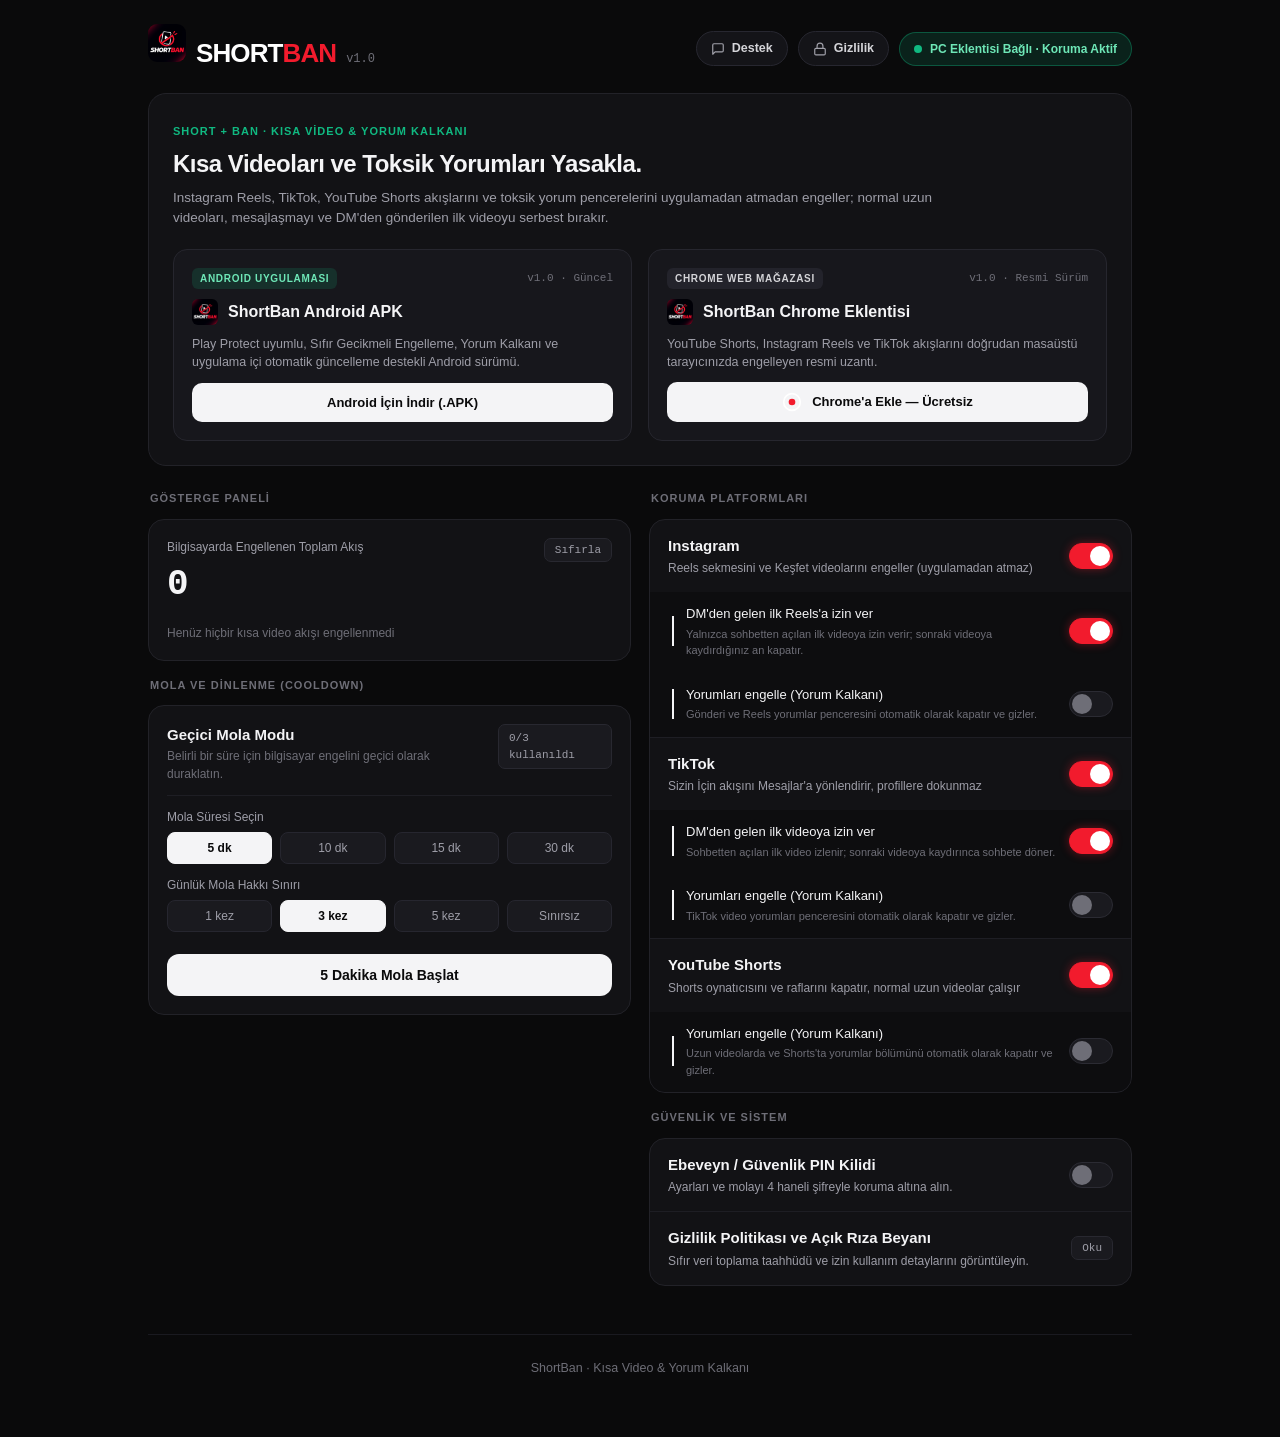
==== web/index.html @ 06866256 "Move support & privacy to sleek topbar buttons, fix Oku modal JS crash, fix Cooldown button overlap," ====
<!DOCTYPE html>
<html lang="tr">
<head>
  <meta charset="UTF-8" />
  <meta name="viewport" content="width=device-width, initial-scale=1.0" />
  <title>ShortBan — Kısa Video & Yorum Kalkanı</title>
  <link rel="icon" type="image/jpeg" href="logo.jpg" />
  <link rel="stylesheet" href="style.css" />
</head>
<body>
  <div class="page-wrapper">
    <!-- ÜST BAR -->
    <header class="topbar">
      <div class="brand-group">
        <img src="logo.jpg" alt="ShortBan Logo" class="brand-icon" width="38" height="38" style="border-radius: 9px; object-fit: cover;" />
        <span class="brand-logo"><span style="color: #ffffff;">SHORT</span><span style="color: #F21B2D;">BAN</span></span>
        <span id="versionBadge" class="version-tag">v1.0</span>
      </div>
      <div class="topbar-right">
        <a href="/destek" class="topbar-btn">
          <svg width="14" height="14" viewBox="0 0 24 24" fill="none" stroke="currentColor" stroke-width="2" stroke-linecap="round" stroke-linejoin="round"><path d="M21 15a2 2 0 0 1-2 2H7l-4 4V5a2 2 0 0 1 2-2h14a2 2 0 0 1 2 2z"/></svg>
          <span>Destek</span>
        </a>
        <a href="/gizlilik" class="topbar-btn">
          <svg width="14" height="14" viewBox="0 0 24 24" fill="none" stroke="currentColor" stroke-width="2" stroke-linecap="round" stroke-linejoin="round"><rect width="18" height="11" x="3" y="11" rx="2" ry="2"/><path d="M7 11V7a5 5 0 0 1 10 0v4"/></svg>
          <span>Gizlilik</span>
        </a>
        <div id="extensionStatusPill" class="status-pill active">
          <span class="status-dot"></span>
          <span id="extensionStatusText">PC Eklentisi Bağlı · Koruma Aktif</span>
        </div>
      </div>
    </header>

    <!-- İNDİRME MERKEZİ (ANDROID APK + BİLGİSAYAR EKLENTİSİ) -->
    <section class="hero-card">
      <div class="hero-header">
        <div>
          <span class="eyebrow">SHORT + BAN · KISA VİDEO & YORUM KALKANI</span>
          <h1 class="hero-title">Kısa Videoları ve Toksik Yorumları Yasakla.</h1>
          <p class="hero-subtitle">
            Instagram Reels, TikTok, YouTube Shorts akışlarını ve toksik yorum pencerelerini uygulamadan atmadan engeller;
            normal uzun videoları, mesajlaşmayı ve DM'den gönderilen ilk videoyu serbest bırakır.
          </p>
        </div>
      </div>

      <div class="download-grid">
        <!-- 1. ANDROID APK KARTI -->
        <div class="dl-box android-box">
          <div class="dl-top">
            <span class="dl-badge emerald">ANDROID UYGULAMASI</span>
            <span id="androidVersionText" class="dl-ver">v1.0 · Güncel</span>
          </div>
          <h3 class="dl-title" style="display: flex; align-items: center; gap: 10px;">
            <img src="logo.jpg" alt="ShortBan" width="26" height="26" style="border-radius: 6px; object-fit: cover;" />
            <span>ShortBan Android APK</span>
          </h3>
          <p class="dl-desc">
            Play Protect uyumlu, Sıfır Gecikmeli Engelleme, Yorum Kalkanı ve uygulama içi otomatik güncelleme destekli Android sürümü.
          </p>
          <a
            id="androidDownloadLink"
            href="https://github.com/sytex10/scrollblock/raw/main/release/ScrollBlock-release.apk"
            class="btn-primary"
            target="_blank"
            rel="noopener"
          >
            Android İçin İndir (.APK)
          </a>
        </div>

        <!-- 2. BİLGİSAYAR TARAYICI EKLENTİSİ KARTI -->
        <div class="dl-box pc-box">
          <div class="dl-top">
            <span class="dl-badge neutral">CHROME WEB MAĞAZASI</span>
            <span id="pcVersionText" class="dl-ver">v1.0 · Resmi Sürüm</span>
          </div>
          <h3 class="dl-title" style="display: flex; align-items: center; gap: 10px;">
            <img src="logo.jpg" alt="ShortBan" width="26" height="26" style="border-radius: 6px; object-fit: cover;" />
            <span>ShortBan Chrome Eklentisi</span>
          </h3>
          <p class="dl-desc">
            YouTube Shorts, Instagram Reels ve TikTok akışlarını doğrudan masaüstü tarayıcınızda engelleyen resmi uzantı.
          </p>
          <div class="dl-actions">
            <a
              id="chromeWebStoreBtn"
              href="https://chromewebstore.google.com/"
              target="_blank"
              rel="noopener"
              class="btn-primary"
              style="display: flex; align-items: center; justify-content: center; gap: 10px; width: 100%; text-decoration: none;"
            >
              <svg width="20" height="20" viewBox="0 0 24 24" fill="none" xmlns="http://www.w3.org/2000/svg">
                <circle cx="12" cy="12" r="10" stroke="#FFFFFF" stroke-width="2"/>
                <circle cx="12" cy="12" r="4" fill="#F21B2D"/>
              </svg>
              <span>Chrome'a Ekle — Ücretsiz</span>
            </a>
          </div>
        </div>
      </div>
    </section>

    <!-- CANLI WEB KONTROL PANELİ (MOBİL UYGULAMA İLE BİREBİR AYNI MİMARİ) -->
    <div class="dashboard-grid">
      <!-- SOL SÜTUN: İSTATİSTİK + MOLA VE DİNLENME -->
      <div class="col">
        <div class="section-header">GÖSTERGE PANELİ</div>
        <div class="card stats-card">
          <div class="stats-top">
            <div>
              <p class="card-muted">Bilgisayarda Engellenen Toplam Akış</p>
              <div id="totalBlockedCount" class="big-counter">0</div>
            </div>
            <button id="resetStatsBtn" class="chip-btn">Sıfırla</button>
          </div>
          <p id="lastBlockedText" class="card-sub">Henüz hiçbir kısa video akışı engellenmedi</p>
        </div>

        <div class="section-header">MOLA VE DİNLENME (COOLDOWN)</div>
        <div class="card break-card">
          <div id="breakNormalPanel">
            <div class="row-between">
              <div>
                <h3 class="card-title">Geçici Mola Modu</h3>
                <p class="card-sub">Belirli bir süre için bilgisayar engelini geçici olarak duraklatın.</p>
              </div>
              <span id="dailyLimitBadge" class="mono-badge">0/3 kullanıldı</span>
            </div>

            <div class="divider"></div>

            <div class="chip-group-block">
              <label class="group-label">Mola Süresi Seçin</label>
              <div class="chip-row" id="durationChipRow">
                <button data-min="5" class="select-chip selected">5 dk</button>
                <button data-min="10" class="select-chip">10 dk</button>
                <button data-min="15" class="select-chip">15 dk</button>
                <button data-min="30" class="select-chip">30 dk</button>
              </div>
            </div>

            <div class="chip-group-block">
              <label class="group-label">Günlük Mola Hakkı Sınırı</label>
              <div class="chip-row" id="limitChipRow">
                <button data-limit="1" class="select-chip">1 kez</button>
                <button data-limit="3" class="select-chip selected">3 kez</button>
                <button data-limit="5" class="select-chip">5 kez</button>
                <button data-limit="0" class="select-chip">Sınırsız</button>
              </div>
            </div>

            <button id="startBreakWebBtn" class="btn-primary full-width">5 Dakika Mola Başlat</button>
          </div>

          <div id="breakActivePanel" style="display: none;">
            <span class="signal-label">MOLA AKTİF — KALAN SÜRE</span>
            <div id="webBreakCountdown" class="big-counter">05:00</div>
            <p class="card-sub">Engelleme geçici olarak durduruldu. Süre dolunca otomatik olarak tekrar devreye girecektir.</p>
            <button id="endBreakWebBtn" class="btn-danger full-width">Molayı Bitir ve Korumaya Dön</button>
          </div>
        </div>
      </div>

      <!-- SAĞ SÜTUN: KORUMA PLATFORMLARI + PIN KİLİDİ -->
      <div class="col">
        <div class="section-header">KORUMA PLATFORMLARI</div>
        <div class="card platforms-card">
          <!-- 1. Instagram -->
          <div class="platform-row">
            <div class="platform-info">
              <div class="platform-name">Instagram</div>
              <div class="platform-desc">Reels sekmesini ve Keşfet videolarını engeller (uygulamadan atmaz)</div>
            </div>
            <label class="minimal-switch">
              <input type="checkbox" id="webToggleInstagram" checked />
              <span class="slider"></span>
            </label>
          </div>

          <div id="webIgDmRow" class="dm-sub-row">
            <div class="dm-bar"></div>
            <div class="platform-info">
              <div class="dm-title">DM'den gelen ilk Reels'a izin ver</div>
              <div class="dm-desc">Yalnızca sohbetten açılan ilk videoya izin verir; sonraki videoya kaydırdığınız an kapatır.</div>
            </div>
            <label class="minimal-switch">
              <input type="checkbox" id="webToggleInstagramDm" checked />
              <span class="slider"></span>
            </label>
          </div>

          <div class="dm-sub-row">
            <div class="dm-bar"></div>
            <div class="platform-info">
              <div class="dm-title">Yorumları engelle (Yorum Kalkanı)</div>
              <div class="dm-desc">Gönderi ve Reels yorumlar penceresini otomatik olarak kapatır ve gizler.</div>
            </div>
            <label class="minimal-switch">
              <input type="checkbox" id="webToggleInstagramComments" />
              <span class="slider"></span>
            </label>
          </div>

          <div class="divider"></div>

          <!-- 2. TikTok -->
          <div class="platform-row">
            <div class="platform-info">
              <div class="platform-name">TikTok</div>
              <div class="platform-desc">Sizin İçin akışını Mesajlar'a yönlendirir, profillere dokunmaz</div>
            </div>
            <label class="minimal-switch">
              <input type="checkbox" id="webToggleTikTok" checked />
              <span class="slider"></span>
            </label>
          </div>

          <div id="webTtDmRow" class="dm-sub-row">
            <div class="dm-bar"></div>
            <div class="platform-info">
              <div class="dm-title">DM'den gelen ilk videoya izin ver</div>
              <div class="dm-desc">Sohbetten açılan ilk video izlenir; sonraki videoya kaydırınca sohbete döner.</div>
            </div>
            <label class="minimal-switch">
              <input type="checkbox" id="webToggleTikTokDm" checked />
              <span class="slider"></span>
            </label>
          </div>

          <div class="dm-sub-row">
            <div class="dm-bar"></div>
            <div class="platform-info">
              <div class="dm-title">Yorumları engelle (Yorum Kalkanı)</div>
              <div class="dm-desc">TikTok video yorumları penceresini otomatik olarak kapatır ve gizler.</div>
            </div>
            <label class="minimal-switch">
              <input type="checkbox" id="webToggleTikTokComments" />
              <span class="slider"></span>
            </label>
          </div>

          <div class="divider"></div>

          <!-- 3. YouTube Shorts -->
          <div class="platform-row">
            <div class="platform-info">
              <div class="platform-name">YouTube Shorts</div>
              <div class="platform-desc">Shorts oynatıcısını ve raflarını kapatır, normal uzun videolar çalışır</div>
            </div>
            <label class="minimal-switch">
              <input type="checkbox" id="webToggleYouTube" checked />
              <span class="slider"></span>
            </label>
          </div>

          <div class="dm-sub-row">
            <div class="dm-bar"></div>
            <div class="platform-info">
              <div class="dm-title">Yorumları engelle (Yorum Kalkanı)</div>
              <div class="dm-desc">Uzun videolarda ve Shorts'ta yorumlar bölümünü otomatik olarak kapatır ve gizler.</div>
            </div>
            <label class="minimal-switch">
              <input type="checkbox" id="webToggleYouTubeComments" />
              <span class="slider"></span>
            </label>
          </div>
        </div>

        <div class="section-header">GÜVENLİK VE SİSTEM</div>
        <div class="card security-card">
          <div class="platform-row">
            <div class="platform-info">
              <div class="platform-name">Ebeveyn / Güvenlik PIN Kilidi</div>
              <div id="pinStatusDesc" class="platform-desc">Ayarları ve molayı 4 haneli şifreyle koruma altına alın.</div>
            </div>
            <label class="minimal-switch">
              <input type="checkbox" id="webTogglePin" />
              <span class="slider"></span>
            </label>
          </div>

          <div class="divider"></div>

          <div class="platform-row" id="openWebPrivacyModalRow" style="cursor: pointer;">
            <div class="platform-info">
              <div class="platform-name">Gizlilik Politikası ve Açık Rıza Beyanı</div>
              <div class="platform-desc">Sıfır veri toplama taahhüdü ve izin kullanım detaylarını görüntüleyin.</div>
            </div>
            <button id="openWebPrivacyModalBtn" class="chip-btn">Oku</button>
          </div>
        </div>
      </div>
    </div>

    <!-- PIN MODALI -->
    <div id="pinModalBackdrop" class="modal-backdrop" style="display: none;">
      <div class="modal-card">
        <h3 id="pinModalTitle" class="card-title">PIN Doğrulaması</h3>
        <p id="pinModalSub" class="card-sub">Devam etmek için 4 haneli PIN kodunuzu girin.</p>
        <input
          type="password"
          id="pinInput"
          maxlength="4"
          inputmode="numeric"
          placeholder="4 haneli PIN"
          class="pin-input"
        />
        <p id="pinErrorText" class="error-text" style="display: none;"></p>
        <div class="modal-actions">
          <button id="pinCancelBtn" class="btn-outline">İptal</button>
          <button id="pinConfirmBtn" class="btn-primary">Onayla</button>
        </div>
      </div>
    </div>

    <!-- WEB AÇIK RIZA VE GİZLİLİK POLİTİKASI MODALI (MOBİL UYGULAMADAKİ İLE BİREBİR AYNI METİN) -->
    <div id="webPrivacyModalBackdrop" class="modal-backdrop" style="display: none;">
      <div class="modal-card" style="max-width: 540px; max-height: 85vh; overflow-y: auto;">
        <h3 class="card-title">Açık Rıza ve Gizlilik Politikası Beyanı</h3>
        <p class="card-sub" style="color: #d4d4d8; line-height: 1.6;">
          <strong>ShortBan</strong>, yalnızca seçtiğiniz platformlardaki (Instagram Reels, TikTok, YouTube Shorts) kısa video akışlarını ve yorum pencerelerini tespit edip sizi güvenli sekmeye yönlendirmek için çalışır.
        </p>
        <div style="background: #17171c; border: 1px solid #26262e; border-radius: 12px; padding: 14px; display: flex; flex-direction: column; gap: 10px; font-size: 12.5px; color: #d4d4d8; line-height: 1.55;">
          <div>
            <strong style="color: #ffffff;">1. Erişilebilirlik ve Tarayıcı İzni Açık Rıza Beyanı:</strong><br />
            Uygulama yalnızca hedef platformlarda (Instagram, TikTok, YouTube) kısa video ekranlarının veya yorum pencerelerinin açıldığını tespit etmek için arayüz kimliklerini anlık kontrol eder. Özel mesajlar (DM), klavye, banka uygulamaları ve diğer uygulamalara dokunulmaz.
          </div>
          <div>
            <strong style="color: #ffffff;">2. Sıfır Veri Toplama ve Aktarım Taahhüdü:</strong><br />
            Hiçbir kişisel veriniz, mesajınız, şifreniz, ekran görüntünüz veya gezinme geçmişiniz kaydedilmez, toplanmaz, uzak sunuculara gönderilmez ve üçüncü taraflarla paylaşılmaz. Tüm işlemler %100 cihazınızın içinde gerçekleşir.
          </div>
          <div>
            <strong style="color: #ffffff;">3. Cihaz İçi Yerel Tercihler:</strong><br />
            Koruma anahtarları, mola süreleri, engellenen akış sayacı ve isteğe bağlı 4 haneli PIN kilidi yalnızca cihazınızın kendi yerel hafızasında saklanır.
          </div>
          <div>
            <strong style="color: #ffffff;">4. Reklam ve Analitik Yoktur:</strong><br />
            ShortBan içerisinde hiçbir reklam SDK'sı, kullanıcı takip aracı (tracker) veya üçüncü taraf analitik servisi bulunmamaktadır.
          </div>
        </div>
        <div class="modal-actions">
          <a href="privacy.html" class="btn-outline" style="text-decoration: none;">Tam Sayfa Görünümü</a>
          <button id="closeWebPrivacyModalBtn" class="btn-primary">Anladım ve Kapat</button>
        </div>
      </div>
    </div>

    <footer class="footer" style="padding: 24px 0 12px; border-top: 1px solid #1a1a20; margin-top: 28px; text-align: center;">
      <span style="color: #6e6e77; font-size: 12.5px;">ShortBan · Kısa Video & Yorum Kalkanı</span>
    </footer>
  </div>

  <script src="app.js"></script>
</body>
</html>
---- web/style.css ----
* {
  box-sizing: border-box;
  margin: 0;
  padding: 0;
  font-family: -apple-system, BlinkMacSystemFont, "Segoe UI", Roboto, Inter, sans-serif;
}

body {
  background-color: #0a0a0b;
  color: #f4f4f6;
  min-height: 100vh;
  line-height: 1.5;
}

.page-wrapper {
  max-width: 1020px;
  margin: 0 auto;
  padding: 24px 18px 48px;
  display: flex;
  flex-direction: column;
  gap: 20px;
}

/* ÜST BAR */
.topbar {
  display: flex;
  justify-content: space-between;
  align-items: center;
  flex-wrap: wrap;
  gap: 12px;
}

.brand-group {
  display: flex;
  align-items: baseline;
  gap: 10px;
}

.brand-logo {
  font-size: 26px;
  font-weight: 800;
  letter-spacing: -0.9px;
  color: #f4f4f6;
}

.version-tag {
  font-size: 12px;
  font-family: monospace;
  color: #6e6e77;
}

.domain-tag {
  font-size: 11px;
  font-family: monospace;
  color: #9e9ea8;
  background: #141418;
  border: 1px solid #23232a;
  padding: 2px 8px;
  border-radius: 6px;
}

.topbar-right {
  display: flex;
  align-items: center;
  gap: 10px;
  flex-wrap: wrap;
}

.topbar-btn {
  display: inline-flex;
  align-items: center;
  gap: 7px;
  background: #141418;
  border: 1px solid #272730;
  color: #d4d4d8;
  text-decoration: none;
  font-size: 12.5px;
  font-weight: 600;
  padding: 7px 14px;
  border-radius: 999px;
  transition: all 0.2s ease;
}

.topbar-btn:hover {
  background: #1e1e24;
  border-color: #3f3f4e;
  color: #ffffff;
}

.topbar-btn svg {
  color: #a1a1aa;
}

.topbar-btn:hover svg {
  color: #ffffff;
}

.status-pill {
  display: flex;
  align-items: center;
  gap: 8px;
  padding: 7px 14px;
  border-radius: 999px;
  font-size: 12px;
  font-weight: 600;
}

.status-pill.active {
  background: rgba(16, 185, 129, 0.14);
  color: #6ee7b7;
  border: 1px solid rgba(16, 185, 129, 0.35);
}

.status-pill.active .status-dot {
  background: #10b981;
}

.status-pill.warning {
  background: rgba(239, 68, 68, 0.14);
  color: #fca5a5;
  border: 1px solid rgba(239, 68, 68, 0.35);
}

.status-pill.warning .status-dot {
  background: #ef4444;
}

.status-dot {
  width: 8px;
  height: 8px;
  border-radius: 50%;
}

/* HERO & İNDİRME MERKEZİ */
.hero-card {
  background: #121215;
  border: 1px solid #222228;
  border-radius: 18px;
  padding: 24px;
  display: flex;
  flex-direction: column;
  gap: 20px;
}

.eyebrow {
  font-size: 11px;
  font-weight: 700;
  letter-spacing: 1px;
  color: #10b981;
}

.hero-title {
  font-size: 24px;
  font-weight: 700;
  margin-top: 4px;
  letter-spacing: -0.5px;
}

.hero-subtitle {
  font-size: 13.5px;
  color: #9e9ea8;
  margin-top: 6px;
  max-width: 760px;
}

.download-grid {
  display: grid;
  grid-template-columns: repeat(auto-fit, minmax(300px, 1fr));
  gap: 16px;
}

.dl-box {
  background: #17171c;
  border: 1px solid #26262e;
  border-radius: 14px;
  padding: 18px;
  display: flex;
  flex-direction: column;
  gap: 10px;
}

.dl-top {
  display: flex;
  justify-content: space-between;
  align-items: center;
}

.dl-badge {
  font-size: 10px;
  font-weight: 700;
  letter-spacing: 0.7px;
  padding: 3px 8px;
  border-radius: 6px;
}

.dl-badge.emerald {
  background: rgba(16, 185, 129, 0.15);
  color: #6ee7b7;
}

.dl-badge.neutral {
  background: #23232b;
  color: #d4d4d8;
}

.dl-ver {
  font-size: 11px;
  font-family: monospace;
  color: #6e6e77;
}

.dl-title {
  font-size: 16px;
  font-weight: 600;
}

.dl-desc {
  font-size: 12.5px;
  color: #9e9ea8;
  flex: 1;
}

.dl-actions {
  display: flex;
  gap: 8px;
  flex-wrap: wrap;
}

.guide-box {
  background: #0d0d10;
  border: 1px solid #26262e;
  border-radius: 12px;
  padding: 16px 20px;
  font-size: 13px;
  color: #d4d4d8;
}

.guide-box h4 {
  color: #f4f4f6;
  margin-bottom: 8px;
}

.guide-box ol {
  padding-left: 18px;
  display: flex;
  flex-direction: column;
  gap: 6px;
}

.guide-box code {
  background: #1c1c22;
  padding: 2px 6px;
  border-radius: 4px;
  font-family: monospace;
  color: #6ee7b7;
}

/* DASHBOARD GRID */
.dashboard-grid {
  display: grid;
  grid-template-columns: repeat(auto-fit, minmax(360px, 1fr));
  gap: 18px;
}

.col {
  display: flex;
  flex-direction: column;
  gap: 12px;
}

.section-header {
  font-size: 11px;
  font-weight: 700;
  color: #6e6e77;
  letter-spacing: 1px;
  padding-left: 2px;
  margin-top: 4px;
}

.card {
  background: #121215;
  border: 1px solid #222228;
  border-radius: 16px;
}

.stats-card,
.break-card {
  padding: 18px;
  display: flex;
  flex-direction: column;
  gap: 12px;
}

.stats-top,
.row-between {
  display: flex;
  justify-content: space-between;
  align-items: flex-start;
  gap: 10px;
}

.card-muted {
  font-size: 12px;
  color: #9e9ea8;
}

.big-counter {
  font-size: 36px;
  font-family: monospace;
  font-weight: 700;
  letter-spacing: -1px;
  margin-top: 2px;
}

.card-title {
  font-size: 15px;
  font-weight: 600;
}

.card-sub {
  font-size: 12px;
  color: #6e6e77;
}

.chip-btn,
.mono-badge {
  background: #1a1a1f;
  border: 1px solid #282830;
  color: #9e9ea8;
  font-size: 11px;
  font-family: monospace;
  padding: 5px 10px;
  border-radius: 7px;
}

.chip-btn {
  cursor: pointer;
}

.chip-btn:hover {
  color: #f4f4f6;
}

.divider {
  height: 1px;
  background: #1e1e24;
}

.chip-group-block {
  display: flex;
  flex-direction: column;
  gap: 6px;
}

.group-label {
  font-size: 12px;
  color: #9e9ea8;
}

.chip-row {
  display: grid;
  grid-template-columns: repeat(4, 1fr);
  gap: 8px;
}

.select-chip {
  background: #1a1a1f;
  border: 1px solid #26262f;
  color: #9e9ea8;
  border-radius: 8px;
  padding: 8px 4px;
  font-size: 12px;
  cursor: pointer;
}

.select-chip.selected {
  background: #f4f4f6;
  color: #0a0a0b;
  border-color: #f4f4f6;
  font-weight: 600;
}

#breakNormalPanel {
  display: flex;
  flex-direction: column;
  gap: 16px;
}

#startBreakWebBtn {
  margin-top: 10px;
  padding: 13px;
  border-radius: 12px;
  font-weight: 700;
  font-size: 14px;
  cursor: pointer;
  border: none;
}

/* PLATFORMLAR */
.platforms-card,
.security-card {
  overflow: hidden;
}

.platform-row {
  display: flex;
  justify-content: space-between;
  align-items: center;
  padding: 15px 18px;
  gap: 14px;
}

.platform-info {
  flex: 1;
}

.platform-name {
  font-size: 15px;
  font-weight: 600;
  display: flex;
  align-items: center;
  gap: 8px;
}

.module-tag {
  font-size: 10px;
  font-family: monospace;
  font-weight: 500;
  color: #6e6e77;
  background: #1a1a1f;
  padding: 2px 6px;
  border-radius: 4px;
}

.platform-desc {
  font-size: 12px;
  color: #9e9ea8;
  margin-top: 2px;
}

.dm-sub-row {
  display: flex;
  align-items: center;
  gap: 12px;
  padding: 12px 18px 14px 22px;
  background: rgba(10, 10, 11, 0.55);
}

.dm-bar {
  width: 2px;
  height: 30px;
  background: #f4f4f6;
}

.dm-title {
  font-size: 13px;
  font-weight: 500;
}

.dm-desc {
  font-size: 11px;
  color: #6e6e77;
  margin-top: 2px;
}

/* MİNİMAL SWITCH */
.minimal-switch {
  position: relative;
  display: inline-block;
  width: 44px;
  height: 26px;
  flex-shrink: 0;
}

.minimal-switch input {
  opacity: 0;
  width: 0;
  height: 0;
}

.slider {
  position: absolute;
  cursor: pointer;
  inset: 0;
  background-color: #1a1a1f;
  border: 1px solid #2b2b33;
  transition: 0.2s;
  border-radius: 13px;
}

.slider:before {
  position: absolute;
  content: "";
  height: 20px;
  width: 20px;
  left: 2px;
  bottom: 2px;
  background-color: #6e6e77;
  transition: 0.2s;
  border-radius: 50%;
}

.minimal-switch input:checked + .slider {
  background-color: #F21B2D;
  border-color: #F21B2D;
  box-shadow: 0 0 10px rgba(242, 27, 45, 0.4);
}

.minimal-switch input:checked + .slider:before {
  transform: translateX(18px);
  background-color: #FFFFFF;
}

/* BUTONLAR */
.btn-primary,
.btn-secondary,
.btn-outline,
.btn-danger {
  display: inline-flex;
  align-items: center;
  justify-content: center;
  padding: 10px 16px;
  border-radius: 10px;
  font-size: 13px;
  font-weight: 600;
  text-decoration: none;
  cursor: pointer;
  border: none;
  transition: opacity 0.15s;
}

.btn-primary {
  background: #f4f4f6;
  color: #0a0a0b;
}

.btn-secondary {
  background: #10b981;
  color: #06281e;
  flex: 1;
}

.btn-outline {
  background: #1a1a1f;
  color: #f4f4f6;
  border: 1px solid #2c2c35;
}

.btn-danger {
  background: rgba(239, 68, 68, 0.16);
  color: #fca5a5;
  border: 1px solid rgba(239, 68, 68, 0.35);
}

.full-width {
  width: 100%;
}

.signal-label {
  font-size: 11px;
  font-weight: 700;
  color: #ef4444;
  letter-spacing: 0.6px;
}

/* MODAL */
.modal-backdrop {
  position: fixed;
  inset: 0;
  background: rgba(0, 0, 0, 0.75);
  display: flex;
  align-items: center;
  justify-content: center;
  padding: 18px;
  z-index: 100;
}

.modal-card {
  background: #121215;
  border: 1px solid #26262f;
  border-radius: 16px;
  padding: 22px;
  width: 100%;
  max-width: 380px;
  display: flex;
  flex-direction: column;
  gap: 12px;
}

.pin-input {
  width: 100%;
  padding: 11px 14px;
  border-radius: 10px;
  background: #0a0a0b;
  border: 1px solid #2b2b35;
  color: #f4f4f6;
  font-size: 16px;
  letter-spacing: 4px;
  text-align: center;
}

.modal-actions {
  display: flex;
  justify-content: flex-end;
  gap: 8px;
}

.error-text {
  font-size: 12px;
  color: #ef4444;
}

.footer {
  text-align: center;
  font-size: 12px;
  color: #6e6e77;
  margin-top: 12px;
}

/* POWERED BY NETLIFY ROZETİNİ GİZLE */
a[href*="netlify.com"],
a[href*="netlify.app"][target="_blank"]:not(#androidDownloadLink),
iframe[src*="netlify"],
div[class*="netlify"],
div[id*="netlify"],
.netlify-identity-button,
#netlify-badge {
  display: none !important;
  visibility: hidden !important;
  opacity: 0 !important;
  pointer-events: none !important;
  width: 0 !important;
  height: 0 !important;
  overflow: hidden !important;
}
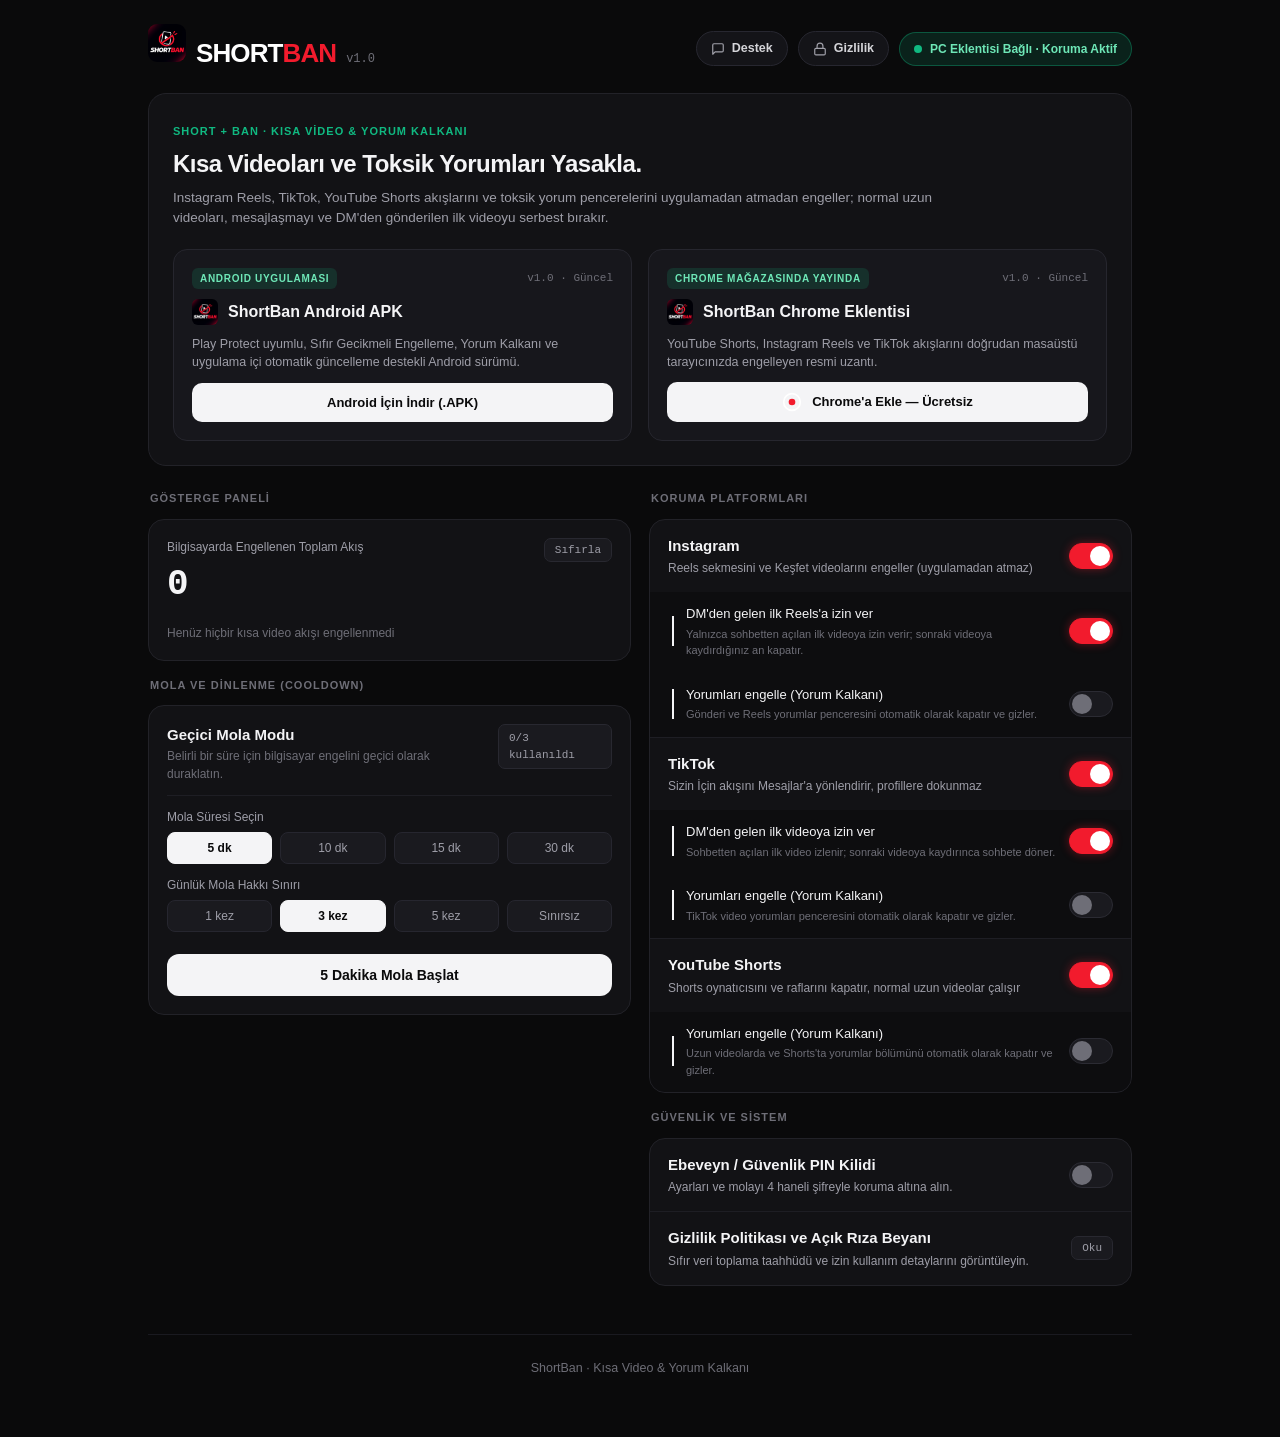
==== commit 2d77c9a5: "feat(web): update Chrome Web Store official extension link" ====
--- a/web/index.html
+++ b/web/index.html
@@ -61,10 +61,9 @@
           </p>
           <a
             id="androidDownloadLink"
-            href="https://github.com/sytex10/scrollblock/raw/main/release/ScrollBlock-release.apk"
+            href="/shortban.apk"
+            download="ShortBan-v1.0.apk"
             class="btn-primary"
-            target="_blank"
-            rel="noopener"
           >
             Android İçin İndir (.APK)
           </a>
@@ -73,7 +72,7 @@
         <!-- 2. BİLGİSAYAR TARAYICI EKLENTİSİ KARTI -->
         <div class="dl-box pc-box">
           <div class="dl-top">
-            <span class="dl-badge neutral">CHROME WEB MAĞAZASI</span>
+            <span class="dl-badge emerald">CHROME MAĞAZASINDA YAYINDA</span>
             <span id="pcVersionText" class="dl-ver">v1.0 · Resmi Sürüm</span>
           </div>
           <h3 class="dl-title" style="display: flex; align-items: center; gap: 10px;">
@@ -86,7 +85,7 @@
           <div class="dl-actions">
             <a
               id="chromeWebStoreBtn"
-              href="https://chromewebstore.google.com/"
+              href="https://chromewebstore.google.com/detail/gnhjdbccjejkmmeicidlfgbpelkmnffm"
               target="_blank"
               rel="noopener"
               class="btn-primary"
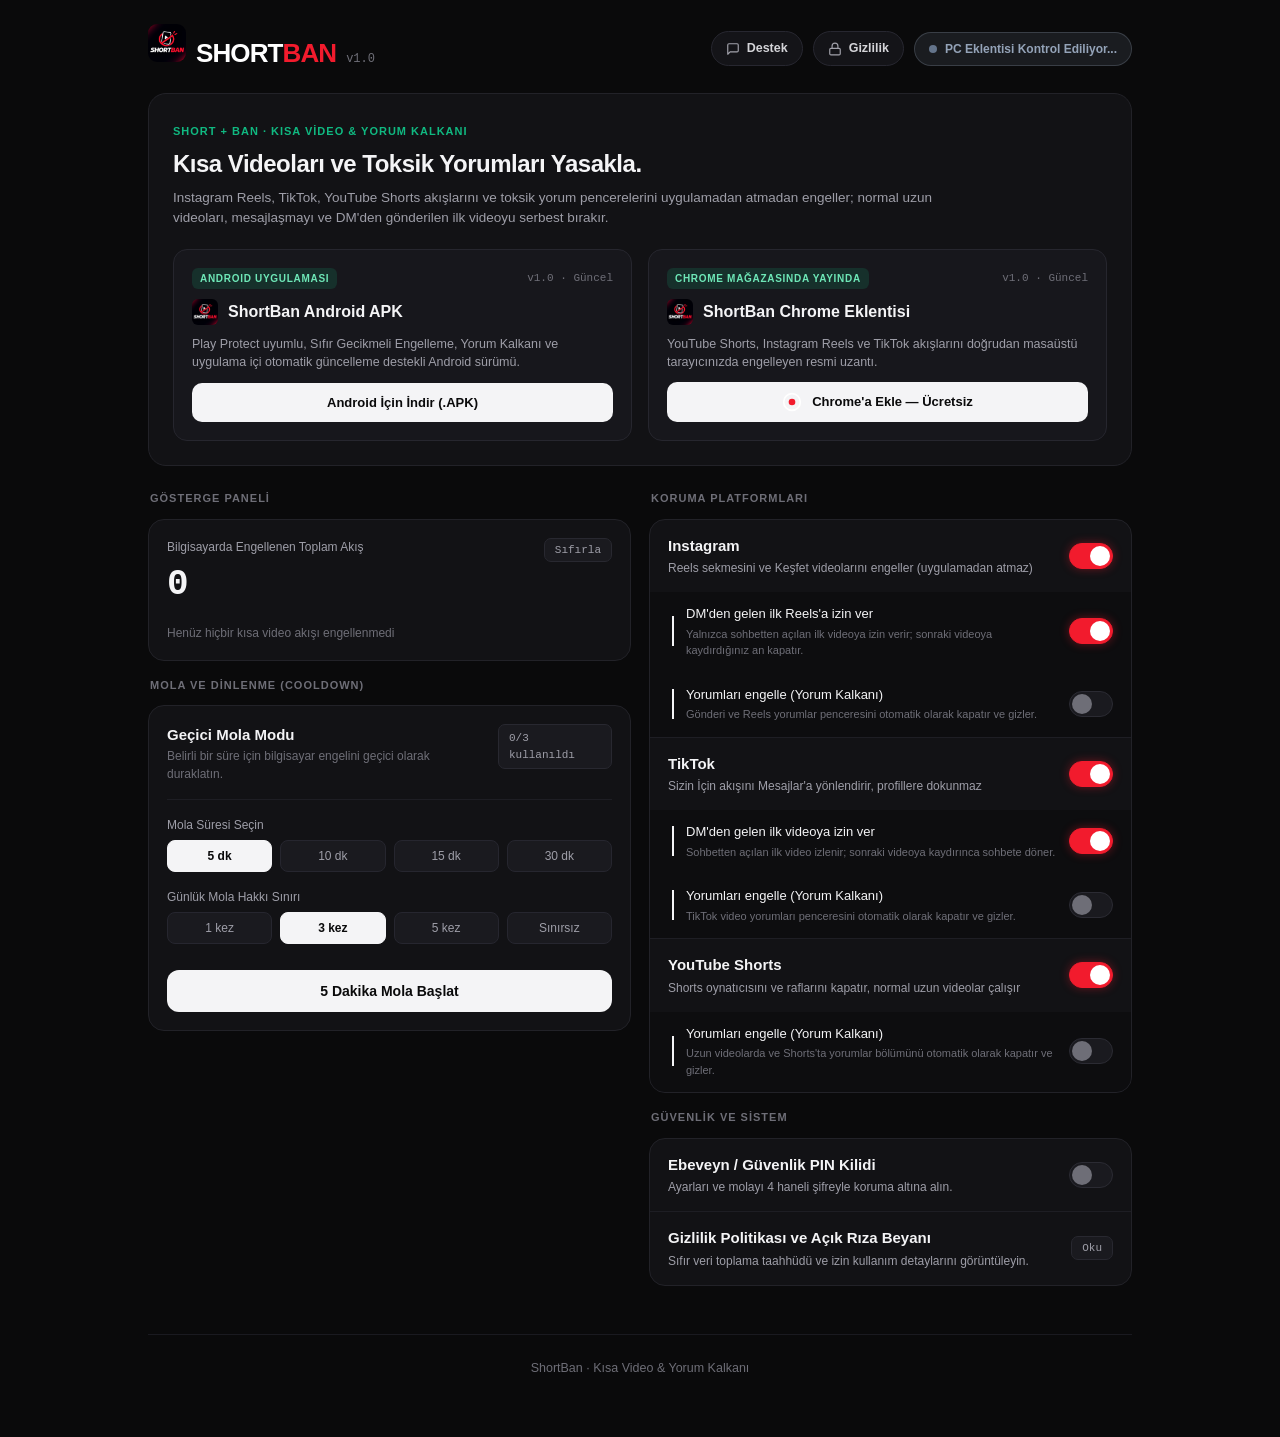
==== commit bf4c4492: "feat(web): add real-time extension connection detection and sync" ====
--- a/web/index.html
+++ b/web/index.html
@@ -25,9 +25,9 @@
           <svg width="14" height="14" viewBox="0 0 24 24" fill="none" stroke="currentColor" stroke-width="2" stroke-linecap="round" stroke-linejoin="round"><rect width="18" height="11" x="3" y="11" rx="2" ry="2"/><path d="M7 11V7a5 5 0 0 1 10 0v4"/></svg>
           <span>Gizlilik</span>
         </a>
-        <div id="extensionStatusPill" class="status-pill active">
+        <div id="extensionStatusPill" class="status-pill inactive" title="ShortBan Chrome Eklentisi Durumu">
           <span class="status-dot"></span>
-          <span id="extensionStatusText">PC Eklentisi Bağlı · Koruma Aktif</span>
+          <span id="extensionStatusText">PC Eklentisi Kontrol Ediliyor...</span>
         </div>
       </div>
     </header>
--- a/web/style.css
+++ b/web/style.css
@@ -123,6 +123,24 @@
 
 .status-pill.warning .status-dot {
   background: #ef4444;
+}
+
+.status-pill.inactive {
+  background: rgba(148, 163, 184, 0.12);
+  color: #94a3b8;
+  border: 1px solid rgba(148, 163, 184, 0.25);
+  cursor: pointer;
+  transition: all 0.2s ease;
+}
+
+.status-pill.inactive:hover {
+  background: rgba(148, 163, 184, 0.2);
+  color: #f1f5f9;
+  border-color: rgba(148, 163, 184, 0.4);
+}
+
+.status-pill.inactive .status-dot {
+  background: #64748b;
 }
 
 .status-dot {
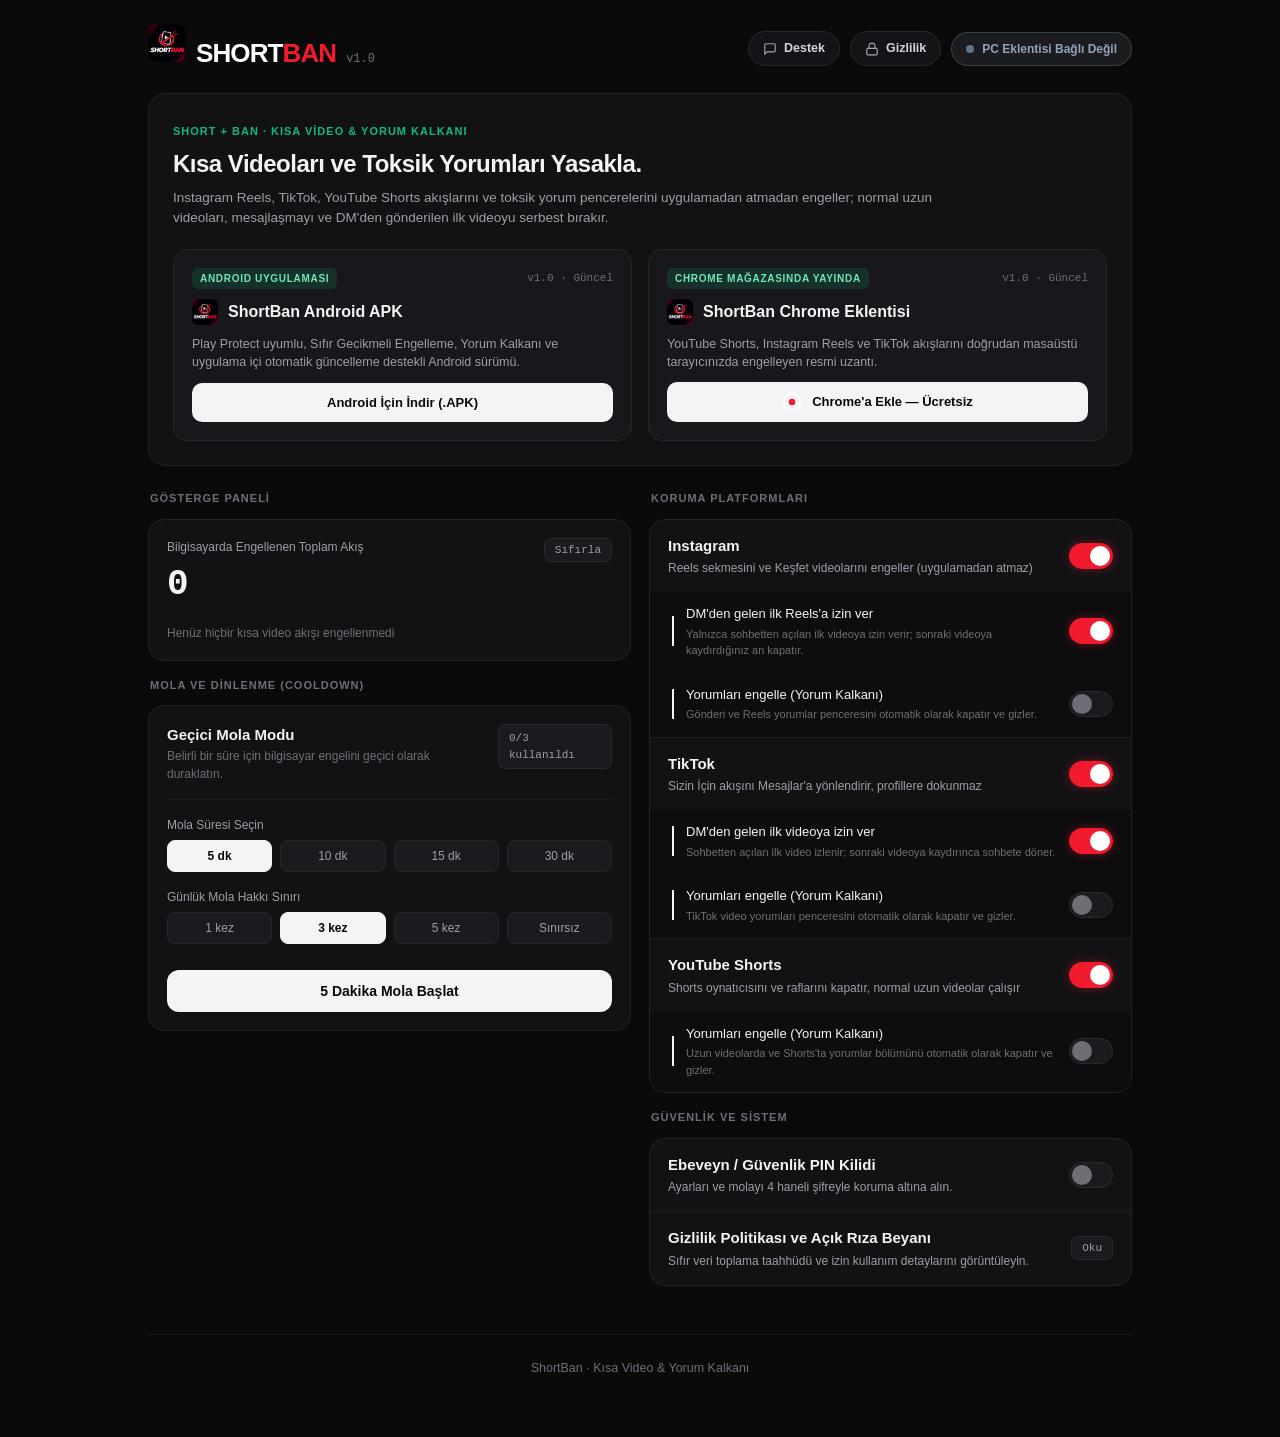
==== commit aadceffe: "fix(web): prevent hang on checking extension status and bust browser cache" ====
--- a/web/index.html
+++ b/web/index.html
@@ -5,7 +5,7 @@
   <meta name="viewport" content="width=device-width, initial-scale=1.0" />
   <title>ShortBan — Kısa Video & Yorum Kalkanı</title>
   <link rel="icon" type="image/jpeg" href="logo.jpg" />
-  <link rel="stylesheet" href="style.css" />
+  <link rel="stylesheet" href="style.css?v=1.0.2" />
 </head>
 <body>
   <div class="page-wrapper">
@@ -27,7 +27,7 @@
         </a>
         <div id="extensionStatusPill" class="status-pill inactive" title="ShortBan Chrome Eklentisi Durumu">
           <span class="status-dot"></span>
-          <span id="extensionStatusText">PC Eklentisi Kontrol Ediliyor...</span>
+          <span id="extensionStatusText">PC Eklentisi Bağlı Değil</span>
         </div>
       </div>
     </header>
@@ -352,6 +352,6 @@
     </footer>
   </div>
 
-  <script src="app.js"></script>
+  <script src="app.js?v=1.0.2"></script>
 </body>
 </html>
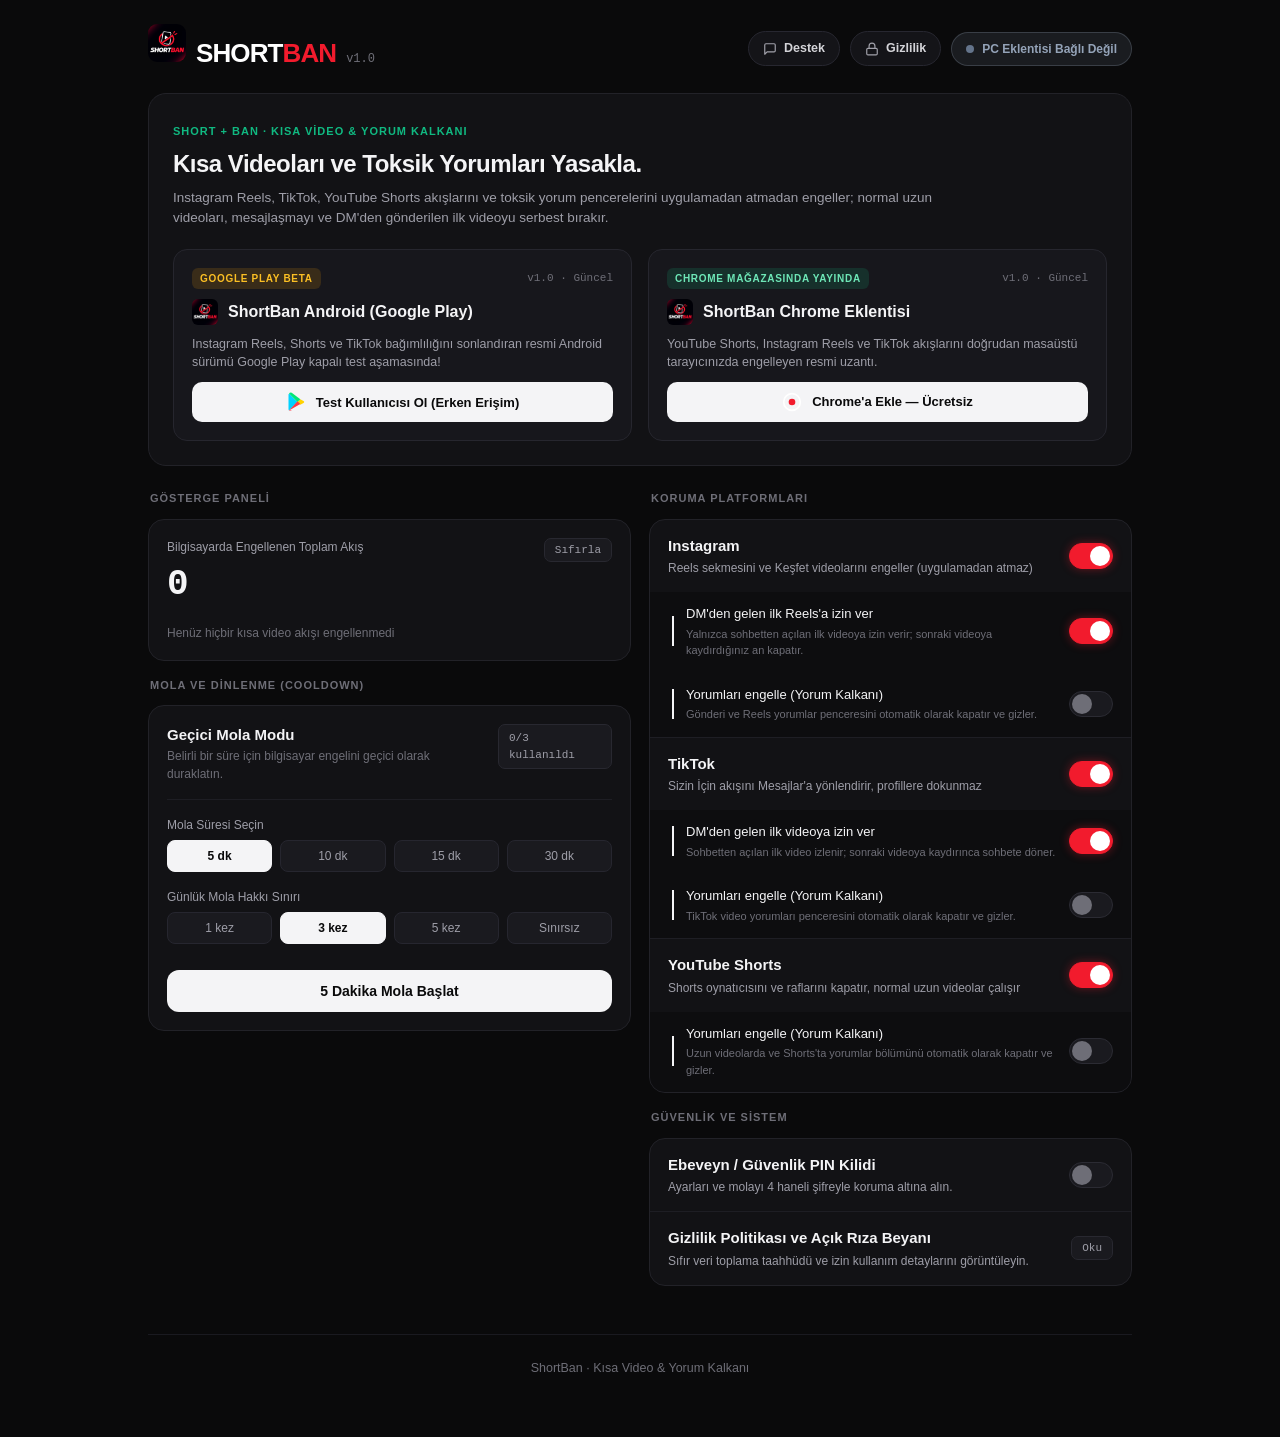
==== commit 20b6229b: "Update web portal: replace APK download with Google Play Closed Beta registration form" ====
--- a/web/index.html
+++ b/web/index.html
@@ -46,27 +46,35 @@
       </div>
 
       <div class="download-grid">
-        <!-- 1. ANDROID APK KARTI -->
+        <!-- 1. ANDROID GOOGLE PLAY KAPALI BETA KARTI -->
         <div class="dl-box android-box">
           <div class="dl-top">
-            <span class="dl-badge emerald">ANDROID UYGULAMASI</span>
-            <span id="androidVersionText" class="dl-ver">v1.0 · Güncel</span>
+            <span class="dl-badge amber">GOOGLE PLAY BETA</span>
+            <span id="androidVersionText" class="dl-ver">v1.0 · Erken Erişim</span>
           </div>
           <h3 class="dl-title" style="display: flex; align-items: center; gap: 10px;">
             <img src="logo.jpg" alt="ShortBan" width="26" height="26" style="border-radius: 6px; object-fit: cover;" />
-            <span>ShortBan Android APK</span>
+            <span>ShortBan Android (Google Play)</span>
           </h3>
           <p class="dl-desc">
-            Play Protect uyumlu, Sıfır Gecikmeli Engelleme, Yorum Kalkanı ve uygulama içi otomatik güncelleme destekli Android sürümü.
+            Instagram Reels, Shorts ve TikTok bağımlılığını sonlandıran resmi Android sürümü Google Play kapalı test aşamasında!
           </p>
-          <a
-            id="androidDownloadLink"
-            href="/shortban.apk"
-            download="ShortBan-v1.0.apk"
-            class="btn-primary"
-          >
-            Android İçin İndir (.APK)
-          </a>
+          <div class="dl-actions">
+            <button
+              id="openBetaModalBtn"
+              type="button"
+              class="btn-primary"
+              style="display: flex; align-items: center; justify-content: center; gap: 10px; width: 100%; cursor: pointer;"
+            >
+              <svg width="20" height="20" viewBox="0 0 24 24" fill="none" xmlns="http://www.w3.org/2000/svg">
+                <path d="M3.609 1.814L13.793 12 3.61 22.186a2.007 2.007 0 01-.61-1.428V3.242c0-.54.22-1.05.61-1.428z" fill="#00D2FF"/>
+                <path d="M17.186 8.607L13.793 12l3.393 3.393 3.843-2.18c1.096-.622 1.096-1.784 0-2.406l-3.843-2.2z" fill="#FFD200"/>
+                <path d="M3.609 1.814l10.184 10.186 3.393-3.393L6.85.807a2.64 2.64 0 00-3.241 1.007z" fill="#00E676"/>
+                <path d="M3.609 22.186l13.574-7.793-3.393-3.393L3.61 22.186c.925.926 2.457.777 3.24-.002z" fill="#FF3A44"/>
+              </svg>
+              <span>Test Kullanıcısı Ol (Erken Erişim)</span>
+            </button>
+          </div>
         </div>
 
         <!-- 2. BİLGİSAYAR TARAYICI EKLENTİSİ KARTI -->
@@ -347,6 +355,82 @@
       </div>
     </div>
 
+    <!-- GOOGLE PLAY KAPALI BETA TESTİ BAŞVURU MODALI -->
+    <div id="betaModalBackdrop" class="modal-backdrop" style="display: none;">
+      <div class="modal-card" style="max-width: 440px;">
+        <div style="display: flex; align-items: center; justify-content: space-between;">
+          <span class="dl-badge amber">GOOGLE PLAY BETA</span>
+          <button id="closeBetaModalX" type="button" style="background: none; border: none; color: #71717a; font-size: 22px; cursor: pointer; padding: 2px 6px; line-height: 1;">&times;</button>
+        </div>
+        <h3 class="card-title" style="font-size: 18px; margin-top: 6px;">Test Kullanıcısı Ol (Erken Erişim)</h3>
+        <p class="card-sub" style="color: #a1a1aa; line-height: 1.5; font-size: 13px;">
+          ShortBan Android sürümünü ilk deneyimleyenlerden olmak için Google Play (Gmail) e-posta adresinizi bırakın. Kapalı test davetiniz doğrudan iletilecektir.
+        </p>
+
+        <form id="betaTesterForm" style="display: flex; flex-direction: column; gap: 12px; margin-top: 6px;">
+          <div>
+            <label style="display: block; font-size: 11.5px; font-weight: 600; color: #a1a1aa; margin-bottom: 5px; text-transform: uppercase; letter-spacing: 0.5px;">Ad Soyad (İsteğe Bağlı)</label>
+            <input
+              type="text"
+              id="testerName"
+              placeholder="Örn: Ahmet Yılmaz veya LinkedIn Kullanıcısı"
+              class="pin-input"
+              style="font-family: inherit; font-size: 13.5px;"
+            />
+          </div>
+
+          <div>
+            <label style="display: block; font-size: 11.5px; font-weight: 600; color: #a1a1aa; margin-bottom: 5px; text-transform: uppercase; letter-spacing: 0.5px;">Google Play E-Posta Adresiniz (Gmail) *</label>
+            <input
+              type="email"
+              id="testerEmail"
+              required
+              placeholder="ornek@gmail.com"
+              class="pin-input"
+              style="font-family: inherit; font-size: 13.5px;"
+            />
+          </div>
+
+          <div>
+            <label style="display: block; font-size: 11.5px; font-weight: 600; color: #a1a1aa; margin-bottom: 5px; text-transform: uppercase; letter-spacing: 0.5px;">Kullandığınız Telefon Modeli (İsteğe Bağlı)</label>
+            <input
+              type="text"
+              id="testerDevice"
+              placeholder="Örn: Samsung S23, Xiaomi 13, Pixel 7 vb."
+              class="pin-input"
+              style="font-family: inherit; font-size: 13.5px;"
+            />
+          </div>
+
+          <div style="background: rgba(245, 158, 11, 0.08); border: 1px solid rgba(245, 158, 11, 0.25); border-radius: 8px; padding: 10px 12px; font-size: 12px; color: #fde68a; line-height: 1.45;">
+            🔒 <strong>Gizlilik Taahhüdü:</strong> E-postanız yalnızca Google Play Console kapalı test erişimi için kullanılacak, hiçbir üçüncü tarafla paylaşılmayacaktır.
+          </div>
+
+          <p id="betaFormError" class="error-text" style="display: none; color: #ef4444; font-size: 12px;"></p>
+
+          <div class="modal-actions" style="margin-top: 6px;">
+            <button type="button" id="closeBetaModalBtn" class="btn-outline">Vazgeç</button>
+            <button type="submit" id="submitBetaBtn" class="btn-primary" style="display: flex; align-items: center; justify-content: center; gap: 8px;">
+              <span>Beta Testine Katıl</span>
+            </button>
+          </div>
+        </form>
+
+        <div id="betaSuccessBox" style="display: none; text-align: center; padding: 18px 8px; flex-direction: column; gap: 12px; align-items: center;">
+          <div style="width: 52px; height: 52px; border-radius: 50%; background: rgba(16, 185, 129, 0.15); border: 1px solid #10b981; display: flex; align-items: center; justify-content: center; color: #10b981; font-size: 26px;">
+            ✓
+          </div>
+          <h4 style="color: #ffffff; font-size: 17px; margin: 0;">Başvurunuz Alındı!</h4>
+          <p style="color: #9e9ea8; font-size: 13px; line-height: 1.55; margin: 0;">
+            Teşekkürler! Google Play e-posta adresiniz test listesine eklenmek üzere kaydedildi. İnceleme tamamlandığında davet bağlantınız e-postanıza iletilecektir.
+          </p>
+          <button type="button" id="closeBetaSuccessBtn" class="btn-primary" style="margin-top: 8px; width: 100%;">
+            Tamamdır
+          </button>
+        </div>
+      </div>
+    </div>
+
     <footer class="footer" style="padding: 24px 0 12px; border-top: 1px solid #1a1a20; margin-top: 28px; text-align: center;">
       <span style="color: #6e6e77; font-size: 12.5px;">ShortBan · Kısa Video & Yorum Kalkanı</span>
     </footer>
--- a/web/style.css
+++ b/web/style.css
@@ -214,6 +214,11 @@
 .dl-badge.emerald {
   background: rgba(16, 185, 129, 0.15);
   color: #6ee7b7;
+}
+
+.dl-badge.amber {
+  background: rgba(245, 158, 11, 0.15);
+  color: #fbbf24;
 }
 
 .dl-badge.neutral {
